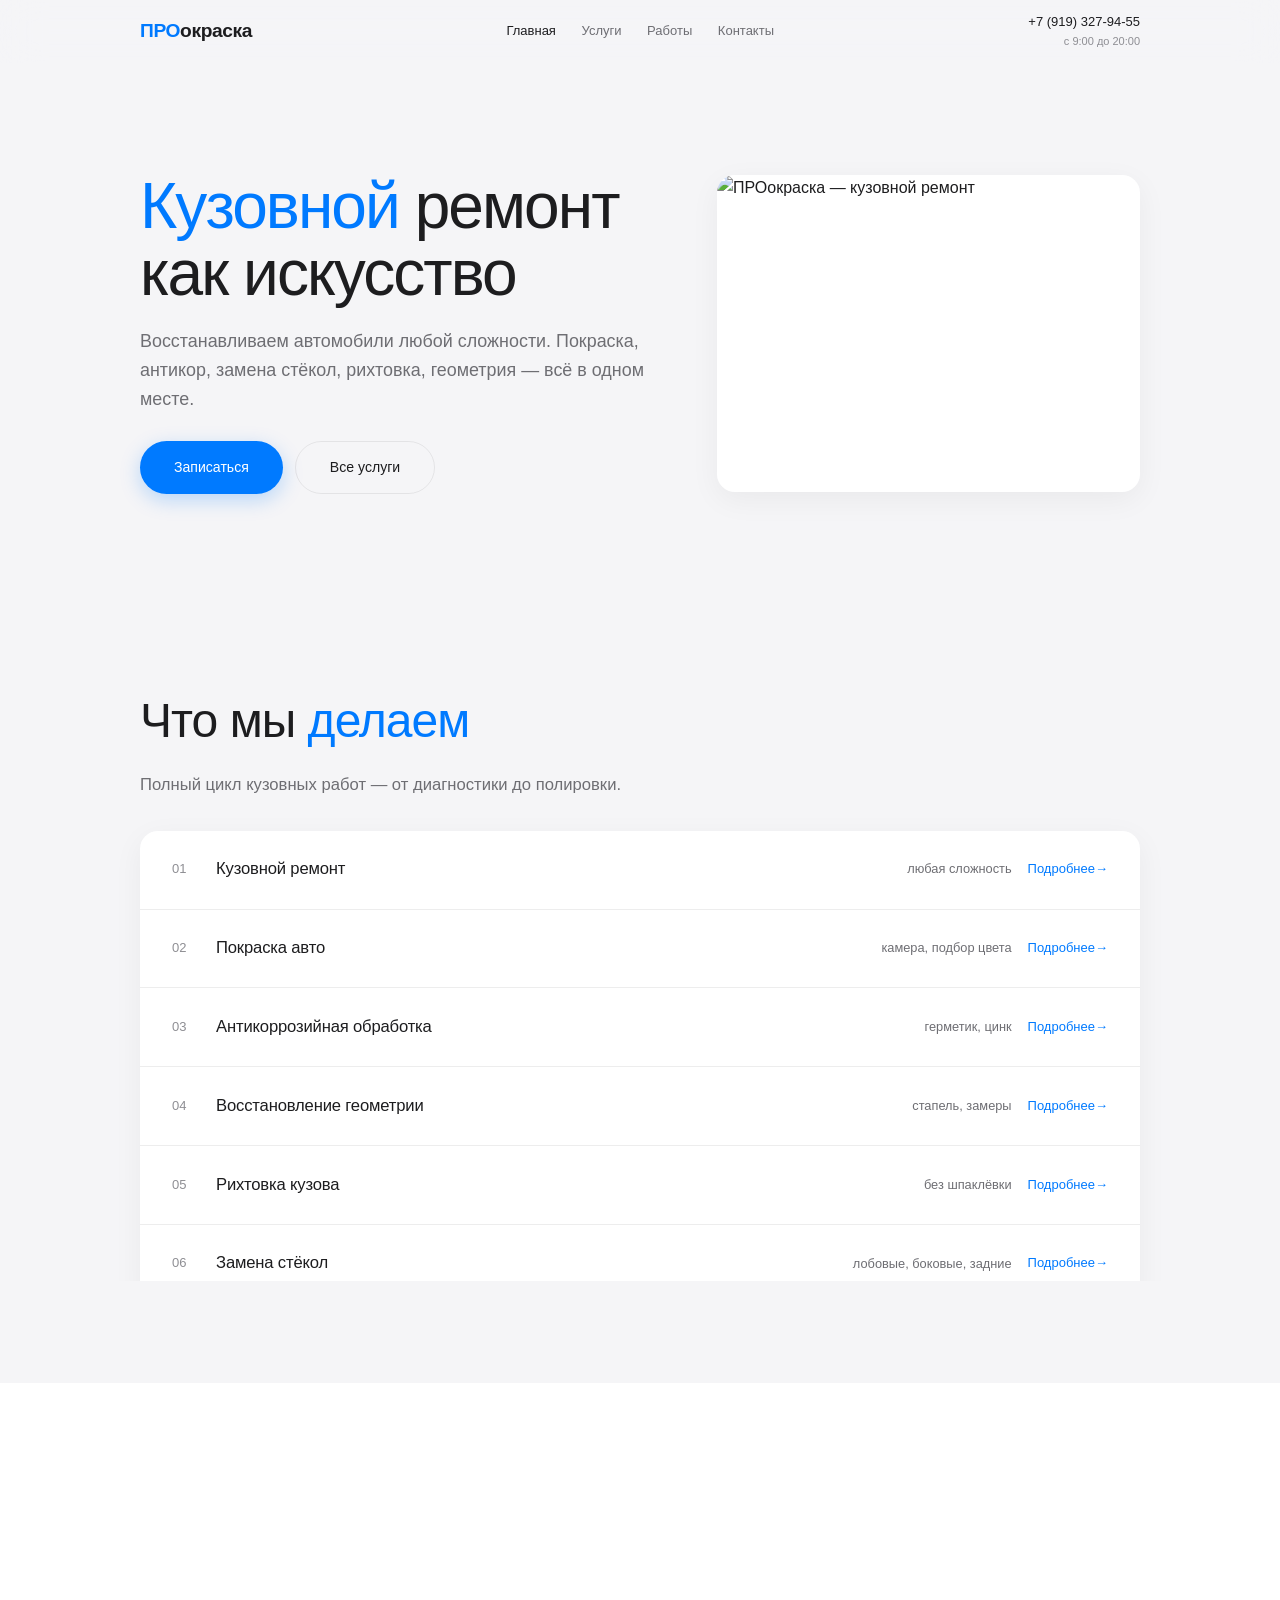
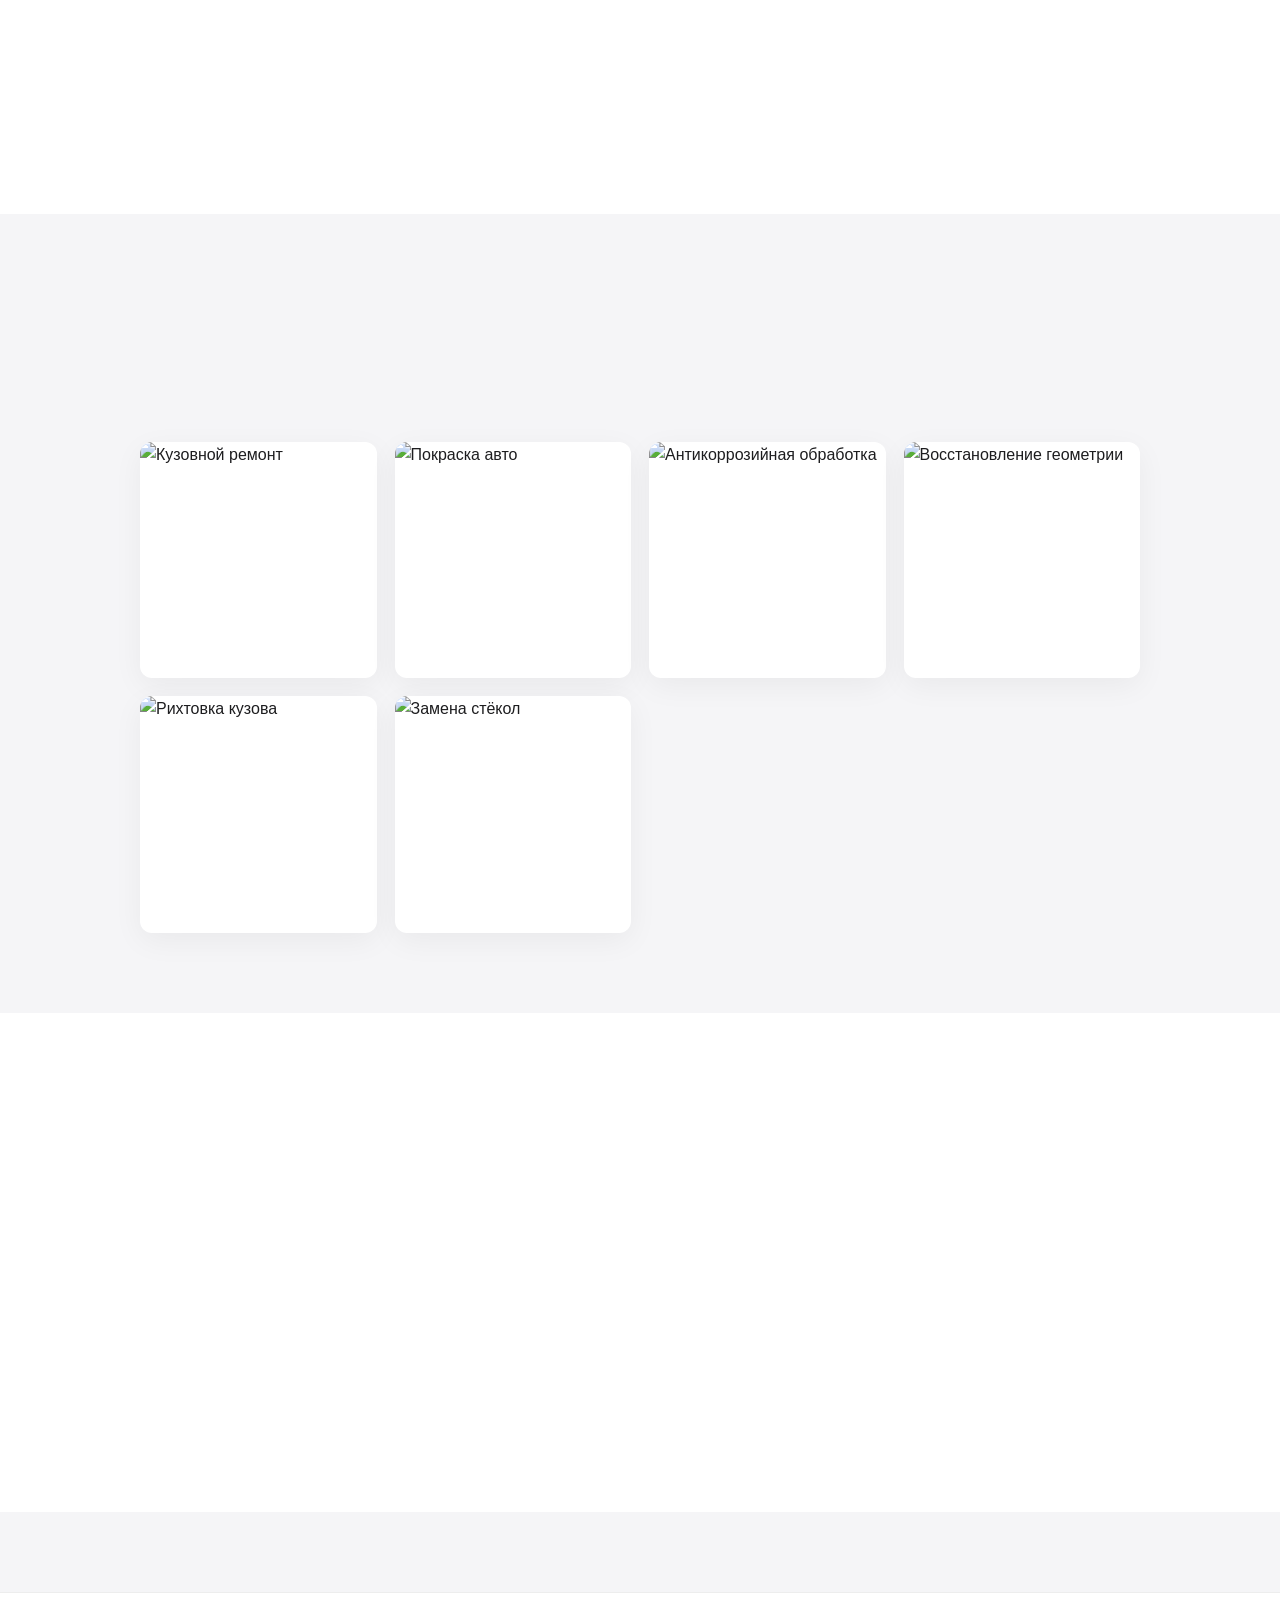
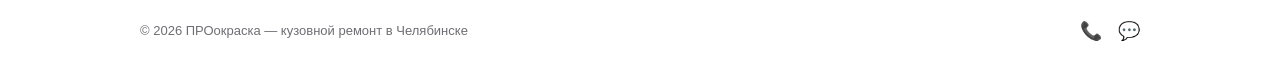
==== index.html @ 2a4dd172 "Add files via upload" ====
<!DOCTYPE html>
<html lang="ru">
<head>
<meta charset="UTF-8" />
<meta name="viewport" content="width=device-width, initial-scale=1.0, viewport-fit=cover" />
<title>ПРОокраска — кузовной ремонт и покраска в Челябинске</title>
<meta name="description" content="Кузовной ремонт, покраска, антикор, геометрия, рихтовка, замена стёкол в Челябинске. Томинская 1. Тел: +7 (919) 327-94-55." />
<link rel="stylesheet" href="styles.css" />
</head>
<body>

<header class="header">
  <div class="container header-inner">
    <a class="logo" href="index.html"><span>ПРО</span>окраска</a>
    <nav class="nav">
      <a href="index.html" class="active">Главная</a>
      <a href="services.html">Услуги</a>
      <a href="index.html#works">Работы</a>
      <a href="contacts.html">Контакты</a>
    </nav>
    <div class="header-phone">
      <a href="tel:+79193279455">+7 (919) 327-94-55</a>
      <small>с 9:00 до 20:00</small>
    </div>
  </div>
</header>

<section class="hero">
  <div class="container hero-grid">
    <div class="hero-content">
      <h1><span>Кузовной</span> ремонт<br />как искусство</h1>
      <p>Восстанавливаем автомобили любой сложности. Покраска, антикор, замена стёкол, рихтовка, геометрия — всё в одном месте.</p>
      <div class="hero-actions">
        <a href="tel:+79193279455" class="btn">Записаться</a>
        <a href="services.html" class="btn btn-outline">Все услуги</a>
      </div>
    </div>
    <div class="hero-image">
      <img src="1.JPG" alt="ПРОокраска — кузовной ремонт" />
    </div>
  </div>
</section>

<section class="section" id="services">
  <div class="container">
    <h2 class="section-title fade">Что мы <span>делаем</span></h2>
    <p class="section-sub fade">Полный цикл кузовных работ — от диагностики до полировки.</p>

    <div class="panel fade">
      <a class="panel-item" href="kuzov.html">
        <span class="num">01</span><span class="label">Кузовной ремонт</span>
        <span class="meta">любая сложность</span><span class="action">Подробнее</span>
      </a>
      <a class="panel-item" href="pokraska.html">
        <span class="num">02</span><span class="label">Покраска авто</span>
        <span class="meta">камера, подбор цвета</span><span class="action">Подробнее</span>
      </a>
      <a class="panel-item" href="antikor.html">
        <span class="num">03</span><span class="label">Антикоррозийная обработка</span>
        <span class="meta">герметик, цинк</span><span class="action">Подробнее</span>
      </a>
      <a class="panel-item" href="geometriya.html">
        <span class="num">04</span><span class="label">Восстановление геометрии</span>
        <span class="meta">стапель, замеры</span><span class="action">Подробнее</span>
      </a>
      <a class="panel-item" href="rihtovka.html">
        <span class="num">05</span><span class="label">Рихтовка кузова</span>
        <span class="meta">без шпаклёвки</span><span class="action">Подробнее</span>
      </a>
      <a class="panel-item" href="stekla.html">
        <span class="num">06</span><span class="label">Замена стёкол</span>
        <span class="meta">лобовые, боковые, задние</span><span class="action">Подробнее</span>
      </a>
    </div>
  </div>
</section>

<section class="section section-alt">
  <div class="container">
    <h2 class="section-title fade">Почему <span>мы</span></h2>
    <p class="section-sub fade">Мы не экономим на материалах и не торопимся — качество важнее.</p>
    <div class="grid-3">
      <div class="card fade fade-delay-1">
        <div class="card-body">
          <h3>Гарантия на работы</h3>
          <p>Отвечаем за результат — на все виды работ предоставляем гарантию.</p>
        </div>
      </div>
      <div class="card fade fade-delay-2">
        <div class="card-body">
          <h3>Материалы премиум-класса</h3>
          <p>DuPont, PPG, Brulex, 4CR, Sata, 3M — только проверенные бренды.</p>
        </div>
      </div>
      <div class="card fade fade-delay-3">
        <div class="card-body">
          <h3>Фотоотчёт по этапам</h3>
          <p>Держим вас в курсе — присылаем фото и видео каждого этапа ремонта.</p>
        </div>
      </div>
    </div>
  </div>
</section>

<section class="section" id="works">
  <div class="container">
    <h2 class="section-title fade">Наши <span>работы</span></h2>
    <p class="section-sub fade">Примеры восстановленных автомобилей. Нажмите, чтобы увеличить.</p>
    <div class="gallery">
      <div class="item fade fade-delay-1"><img src="2.JPG" alt="Кузовной ремонт" /></div>
      <div class="item fade fade-delay-2"><img src="3.JPG" alt="Покраска авто" /></div>
      <div class="item fade fade-delay-3"><img src="4.JPG" alt="Антикоррозийная обработка" /></div>
      <div class="item fade fade-delay-1"><img src="5.JPG" alt="Восстановление геометрии" /></div>
      <div class="item fade fade-delay-2"><img src="6.JPG" alt="Рихтовка кузова" /></div>
      <div class="item fade fade-delay-3"><img src="7.JPG" alt="Замена стёкол" /></div>
    </div>
  </div>
</section>

<section class="section section-alt">
  <div class="container">
    <div class="cta fade">
      <h2>Готовы обсудить ваш автомобиль?</h2>
      <p>Позвоните — ответим в течение 15 минут и подскажем по стоимости.</p>
      <a href="tel:+79193279455" class="btn">+7 (919) 327-94-55</a>
    </div>
  </div>
</section>

<footer class="footer">
  <div class="container footer-inner">
    <div>&copy; 2026 ПРОокраска — кузовной ремонт в Челябинске</div>
    <div class="footer-socials">
      <a href="tel:+79193279455" aria-label="Телефон">📞</a>
      <a href="https://wa.me/79193279455" target="_blank" aria-label="WhatsApp">💬</a>
    </div>
  </div>
</footer>

<script src="script.js"></script>
</body>
</html>
---- styles.css ----
:root {
  --ground: #f5f5f7;
  --surface: #ffffff;
  --text: #1d1d1f;
  --text-secondary: #6e6e73;
  --text-tertiary: #8e8e93;
  --accent: #007aff;
  --accent-hover: #005bbf;
  --hairline: rgba(0,0,0,0.07);
  --radius-lg: 18px;
  --radius-sm: 12px;
  --shadow-soft: 0 8px 30px rgba(0,0,0,0.05);
  --shadow-hover: 0 20px 50px rgba(0,0,0,0.12);
  --font: -apple-system, BlinkMacSystemFont, "SF Pro Display", "SF Pro Text", "PingFang SC", "Helvetica Neue", sans-serif;
  --max-w: 1080px;
  --spacer: clamp(40px, 8vw, 80px);
}
@media (prefers-color-scheme: dark) {
  :root {
    --ground: #1c1c1e; --surface: #2c2c2e;
    --text: #f5f5f7; --text-secondary: #aeaeb2; --text-tertiary: #8e8e93;
    --hairline: rgba(255,255,255,0.08);
    --shadow-soft: 0 8px 30px rgba(0,0,0,0.4);
    --shadow-hover: 0 20px 50px rgba(0,0,0,0.6);
  }
}
* { margin:0; padding:0; box-sizing:border-box; }
html { scroll-behavior: smooth; }
body {
  font-family: var(--font); background: var(--ground); color: var(--text);
  line-height: 1.6; -webkit-font-smoothing: antialiased;
  transition: background 0.4s, color 0.4s;
}
.container { max-width: var(--max-w); margin: 0 auto; padding: 0 clamp(16px,4vw,40px); }
a { color: var(--accent); text-decoration: none; }
a:hover { color: var(--accent-hover); }

.header {
  position: sticky; top:0; z-index:100; padding:12px 0;
  background: rgba(245,245,247,0.75);
  backdrop-filter: blur(20px) saturate(180%);
  -webkit-backdrop-filter: blur(20px) saturate(180%);
  border-bottom: 1px solid transparent;
  transition: background 0.4s, border-color 0.4s, box-shadow 0.4s;
}
.header.scrolled {
  background: rgba(245,245,247,0.9);
  border-bottom-color: var(--hairline);
  box-shadow: 0 1px 12px rgba(0,0,0,0.03);
}
@media (prefers-color-scheme: dark) {
  .header { background: rgba(28,28,30,0.75); }
  .header.scrolled { background: rgba(28,28,30,0.9); }
}
.header-inner {
  display:flex; align-items:center; justify-content:space-between;
  gap:12px 20px; flex-wrap:wrap;
}
.logo {
  font-size: clamp(18px,1.5vw,22px); font-weight:600;
  letter-spacing:-0.02em; color:var(--text);
  display:flex; align-items:center;
}
.logo span { color: var(--accent); }
.nav { display:flex; gap: clamp(14px,2vw,26px); }
.nav a {
  color: var(--text-secondary); font-size: clamp(13px,1vw,15px);
  transition: color 0.2s;
}
.nav a:hover, .nav a.active { color: var(--text); }
.header-phone { font-size: clamp(13px,1vw,15px); font-weight:500; text-align:right; }
.header-phone a { color: var(--text); }
.header-phone small { display:block; font-size:11px; font-weight:400; color: var(--text-tertiary); }

.hero { padding: var(--spacer) 0; min-height: 60vh; display:flex; align-items:center; }
.hero-grid { display:grid; grid-template-columns: 1.1fr 0.9fr; gap: clamp(30px,5vw,60px); align-items:center; width:100%; }
.hero-content { opacity:0; transform: translateY(30px); animation: fadeUp 0.9s 0.2s forwards; }
@keyframes fadeUp { to { opacity:1; transform: translateY(0); } }
.hero h1 {
  font-size: clamp(38px,6.5vw,64px); font-weight:500;
  letter-spacing:-0.03em; line-height:1.05; margin-bottom:20px;
}
.hero h1 span { color: var(--accent); }
.hero p { font-size: clamp(16px,1.4vw,20px); color: var(--text-secondary); max-width:520px; margin-bottom:28px; }
.hero-actions { display:flex; gap:12px; flex-wrap:wrap; }
.hero-image {
  background: var(--surface); border-radius: var(--radius-lg);
  box-shadow: var(--shadow-soft); overflow:hidden; aspect-ratio:4/3;
  opacity:0; transform: scale(0.95); animation: scaleIn 0.9s 0.4s forwards;
  transition: box-shadow 0.4s;
}
.hero-image:hover { box-shadow: var(--shadow-hover); }
@keyframes scaleIn { to { opacity:1; transform: scale(1); } }
.hero-image img { width:100%; height:100%; object-fit:cover; display:block; transition: transform 0.6s; }
.hero-image:hover img { transform: scale(1.03); }

.btn {
  display:inline-flex; align-items:center; gap:8px;
  padding: clamp(11px,1.2vw,14px) clamp(24px,3vw,34px);
  border-radius: 980px; font-size: clamp(14px,1.1vw,16px);
  font-weight:500; background: var(--accent); color:#fff;
  border:none; cursor:pointer;
  transition: transform 0.15s cubic-bezier(0.34,1.56,0.64,1), box-shadow 0.3s, background 0.2s;
  box-shadow: 0 6px 20px rgba(0,122,255,0.25);
}
.btn:hover {
  background: var(--accent-hover); transform: scale(1.03);
  box-shadow: 0 10px 30px rgba(0,122,255,0.35); color:#fff;
}
.btn:active { transform: scale(0.96); }
.btn-outline { background: transparent; color: var(--text); box-shadow:none; border:1px solid var(--hairline); }
.btn-outline:hover { background: rgba(0,0,0,0.04); color: var(--text); transform: scale(1.03); box-shadow:none; }
@media (prefers-color-scheme: dark) { .btn-outline:hover { background: rgba(255,255,255,0.06); } }

.section { padding: var(--spacer) 0; }
.section-alt { background: var(--surface); }
.section-title { font-size: clamp(28px,4.5vw,48px); font-weight:500; letter-spacing:-0.02em; margin-bottom:12px; }
.section-title span { color: var(--accent); }
.section-sub { font-size: clamp(15px,1.3vw,18px); color: var(--text-secondary); margin-bottom:32px; max-width:620px; }

.panel {
  background: var(--surface); border-radius: var(--radius-lg);
  box-shadow: var(--shadow-soft); overflow:hidden;
  transition: box-shadow 0.4s;
}
.panel:hover { box-shadow: var(--shadow-hover); }
.panel-item {
  padding: clamp(18px,2vw,26px) clamp(20px,2.5vw,32px);
  border-bottom:1px solid var(--hairline);
  display:flex; align-items:center; gap:16px; flex-wrap:wrap;
  transition: background 0.2s; color: inherit;
}
.panel-item:hover { background: rgba(0,122,255,0.04); }
@media (prefers-color-scheme: dark) { .panel-item:hover { background: rgba(0,122,255,0.1); } }
.panel-item:last-child { border-bottom:none; }
.panel-item .num { width:28px; flex-shrink:0; font-size:13px; color:var(--text-tertiary); font-variant-numeric: tabular-nums; }
.panel-item .label { flex:1; min-width:180px; font-size: clamp(15px,1.3vw,18px); font-weight:500; letter-spacing:-0.01em; }
.panel-item .meta { font-size: clamp(12px,1vw,14px); color: var(--text-secondary); }
.panel-item .action { font-size: clamp(13px,1vw,15px); color: var(--accent); font-weight:500; white-space:nowrap; }
.panel-item .action::after { content: ' →'; display:inline-block; transition: transform 0.2s; }
.panel-item:hover .action::after { transform: translateX(4px); }

.grid-2 { display:grid; grid-template-columns: 1fr 1fr; gap: clamp(16px,2vw,24px); }
.grid-3 { display:grid; grid-template-columns: repeat(3,1fr); gap: clamp(16px,2vw,24px); }
.card {
  background: var(--surface); border-radius: var(--radius-lg);
  overflow:hidden; box-shadow: var(--shadow-soft);
  transition: transform 0.3s, box-shadow 0.3s;
  display:flex; flex-direction:column;
}
.card:hover { transform: translateY(-6px); box-shadow: var(--shadow-hover); }
.card img { width:100%; aspect-ratio:4/3; object-fit:cover; display:block; }
.card-body { padding: clamp(18px,2vw,24px); }
.card-body h3 { font-size: clamp(16px,1.4vw,20px); font-weight:500; letter-spacing:-0.01em; margin-bottom:6px; }
.card-body p { font-size: clamp(13px,1.05vw,15px); color: var(--text-secondary); line-height:1.55; }

.gallery { display:grid; grid-template-columns: repeat(auto-fit, minmax(min(100%, 220px), 1fr)); gap: clamp(12px,1.6vw,18px); }
.gallery .item {
  aspect-ratio:1/1; background: var(--surface);
  border-radius: var(--radius-sm); overflow:hidden;
  box-shadow: var(--shadow-soft); cursor:pointer;
  transition: transform 0.3s, box-shadow 0.3s;
  opacity:0; transform: scale(0.94);
}
.gallery .item.visible { animation: popIn 0.6s forwards; }
.gallery .item:hover { transform: scale(1.03); box-shadow: var(--shadow-hover); }
@keyframes popIn { to { opacity:1; transform: scale(1); } }
.gallery .item img { width:100%; height:100%; object-fit:cover; display:block; }

.contact-grid { display:grid; grid-template-columns: 1fr 1fr; gap: clamp(24px,4vw,48px); align-items:stretch; }
.contact-card {
  background: var(--surface); border-radius: var(--radius-lg);
  box-shadow: var(--shadow-soft); padding: clamp(24px,3vw,40px);
}
.contact-card h3 { font-size: clamp(20px,1.8vw,26px); font-weight:500; letter-spacing:-0.01em; margin-bottom:16px; }
.contact-card .row {
  display:flex; justify-content:space-between; gap:16px;
  padding:12px 0; border-bottom:1px solid var(--hairline);
  font-size: clamp(14px,1.1vw,16px);
}
.contact-card .row:last-of-type { border-bottom:none; }
.contact-card .row .k { color: var(--text-secondary); }
.contact-card .row .v { color: var(--text); font-weight:500; text-align:right; }
.contact-card .row .v a { color: var(--text); }
.contact-card .row .v a:hover { color: var(--accent); }
.map {
  background: var(--surface); border-radius: var(--radius-lg);
  box-shadow: var(--shadow-soft);
  display:flex; flex-direction:column; align-items:center; justify-content:center;
  padding:20px; text-align:center; color: var(--text-secondary); font-size:14px;
  min-height: 320px;
}
.map .icon { font-size:48px; margin-bottom:8px; }

.footer {
  border-top:1px solid var(--hairline); padding:24px 0;
  background: var(--surface); margin-top: var(--spacer);
}
.footer-inner {
  display:flex; justify-content:space-between; align-items:center;
  gap:16px; flex-wrap:wrap; font-size:13px; color: var(--text-secondary);
}
.footer-socials { display:flex; gap:16px; }
.footer-socials a { color: var(--text-secondary); font-size:18px; transition: color 0.2s, transform 0.2s; }
.footer-socials a:hover { color: var(--accent); transform: translateY(-2px); }

.fade { opacity:0; transform: translateY(30px); transition: opacity 0.7s ease, transform 0.7s ease; }
.fade.visible { opacity:1; transform: translateY(0); }
.fade-delay-1 { transition-delay: 0.05s; }
.fade-delay-2 { transition-delay: 0.10s; }
.fade-delay-3 { transition-delay: 0.15s; }

.breadcrumbs { font-size:13px; color: var(--text-tertiary); padding: 16px 0 0; }
.breadcrumbs a { color: var(--text-secondary); }
.breadcrumbs a:hover { color: var(--accent); }

.feature-list { display:grid; grid-template-columns: repeat(2, 1fr); gap: 12px; margin-top: 20px; }
.feature-list .feat {
  background: var(--surface); border-radius: var(--radius-sm);
  padding: 16px 20px; box-shadow: var(--shadow-soft);
  font-size: 14px; color: var(--text);
  display:flex; align-items:flex-start; gap:10px;
}
.feature-list .feat::before {
  content:'✓'; color: var(--accent); font-weight:700; flex-shrink:0;
}

.cta {
  background: var(--surface); border-radius: var(--radius-lg);
  padding: clamp(30px,4vw,50px); text-align:center;
  box-shadow: var(--shadow-soft); margin-top: var(--spacer);
}
.cta h2 { font-size: clamp(22px,3vw,32px); font-weight:500; letter-spacing:-0.02em; margin-bottom:12px; }
.cta p { color: var(--text-secondary); margin-bottom: 20px; }

@media (max-width: 900px) {
  .hero-grid { grid-template-columns: 1fr; }
  .grid-2, .grid-3 { grid-template-columns: 1fr 1fr; }
  .contact-grid { grid-template-columns: 1fr; }
  .feature-list { grid-template-columns: 1fr; }
}
@media (max-width: 640px) {
  .nav { display:none; }
  .hero h1 { font-size: clamp(30px,9vw,42px); }
  .hero-content { text-align:center; }
  .hero-actions { justify-content: center; }
  .hero-actions .btn { width:100%; justify-content:center; }
  .grid-2, .grid-3 { grid-template-columns: 1fr; }
  .gallery { grid-template-columns: repeat(2,1fr); }
  .panel-item { flex-direction: column; align-items: stretch; gap:6px; }
  .panel-item .num { display:none; }
}
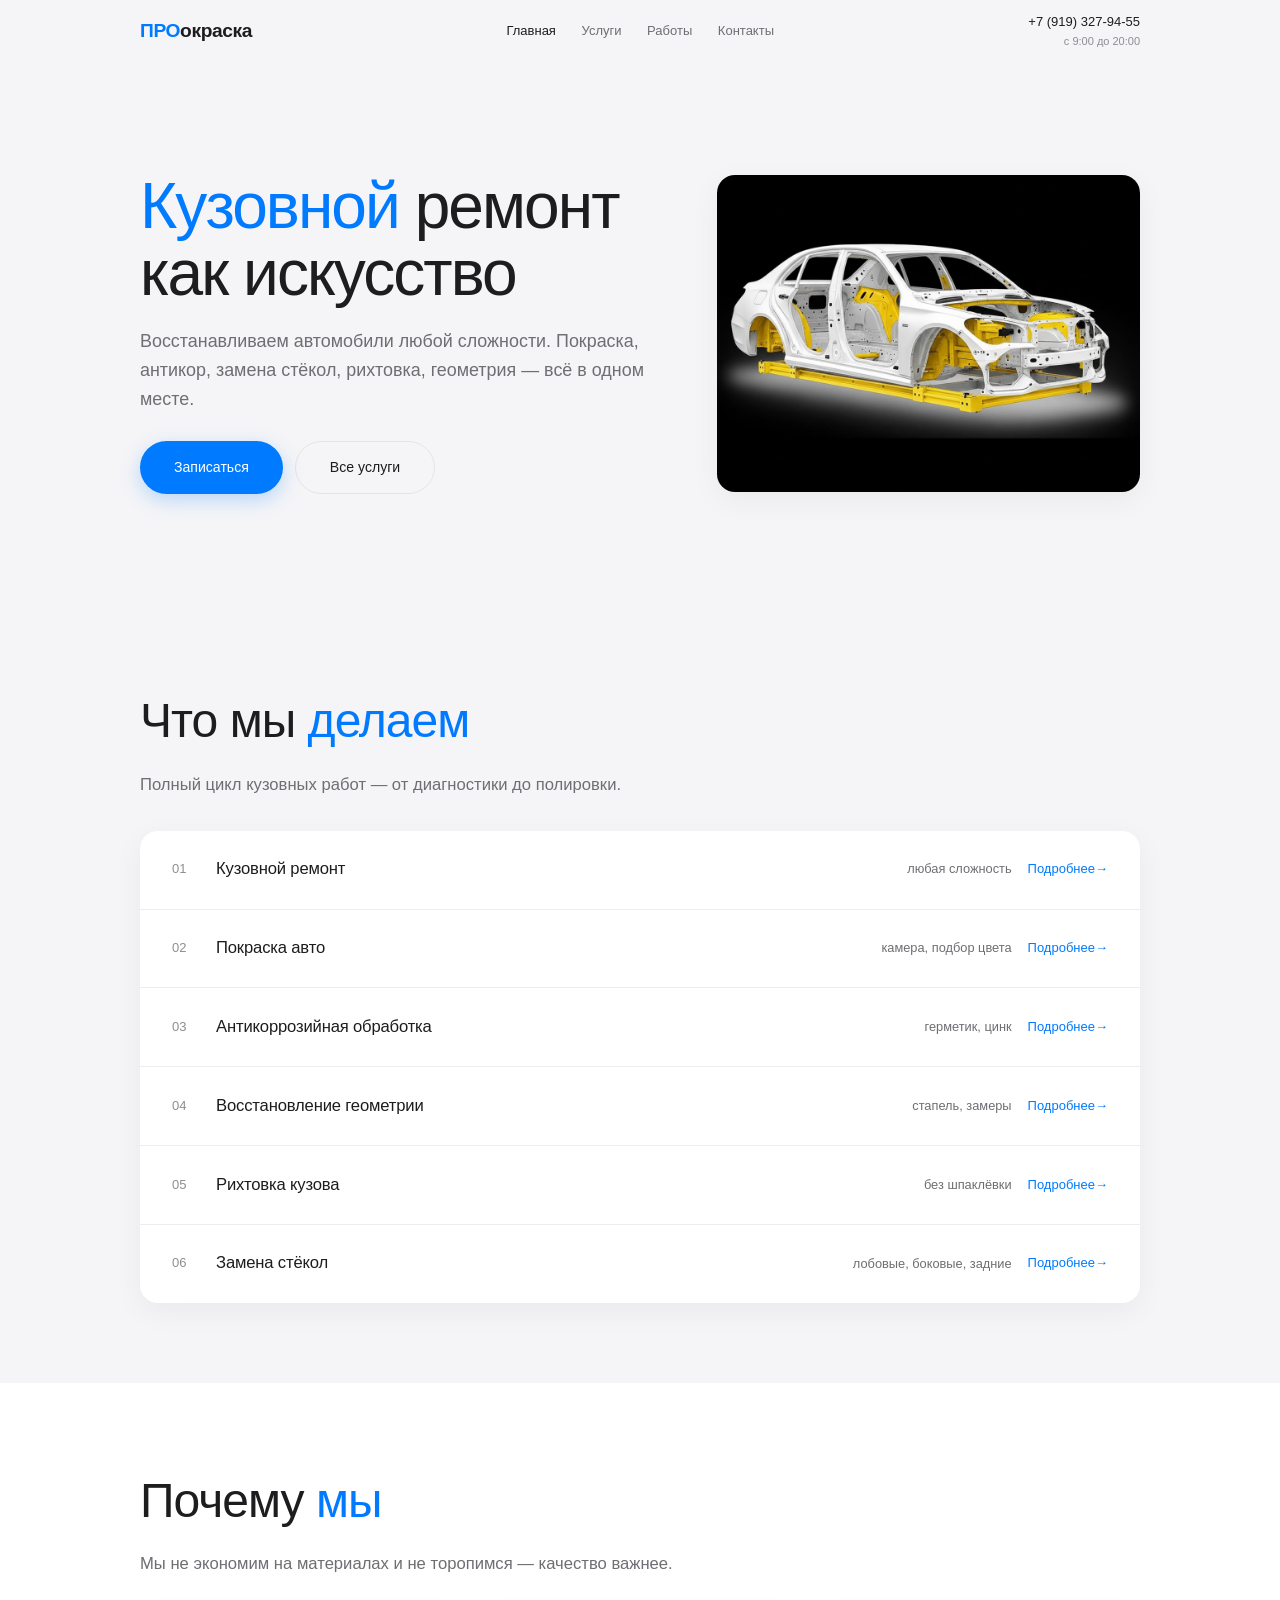
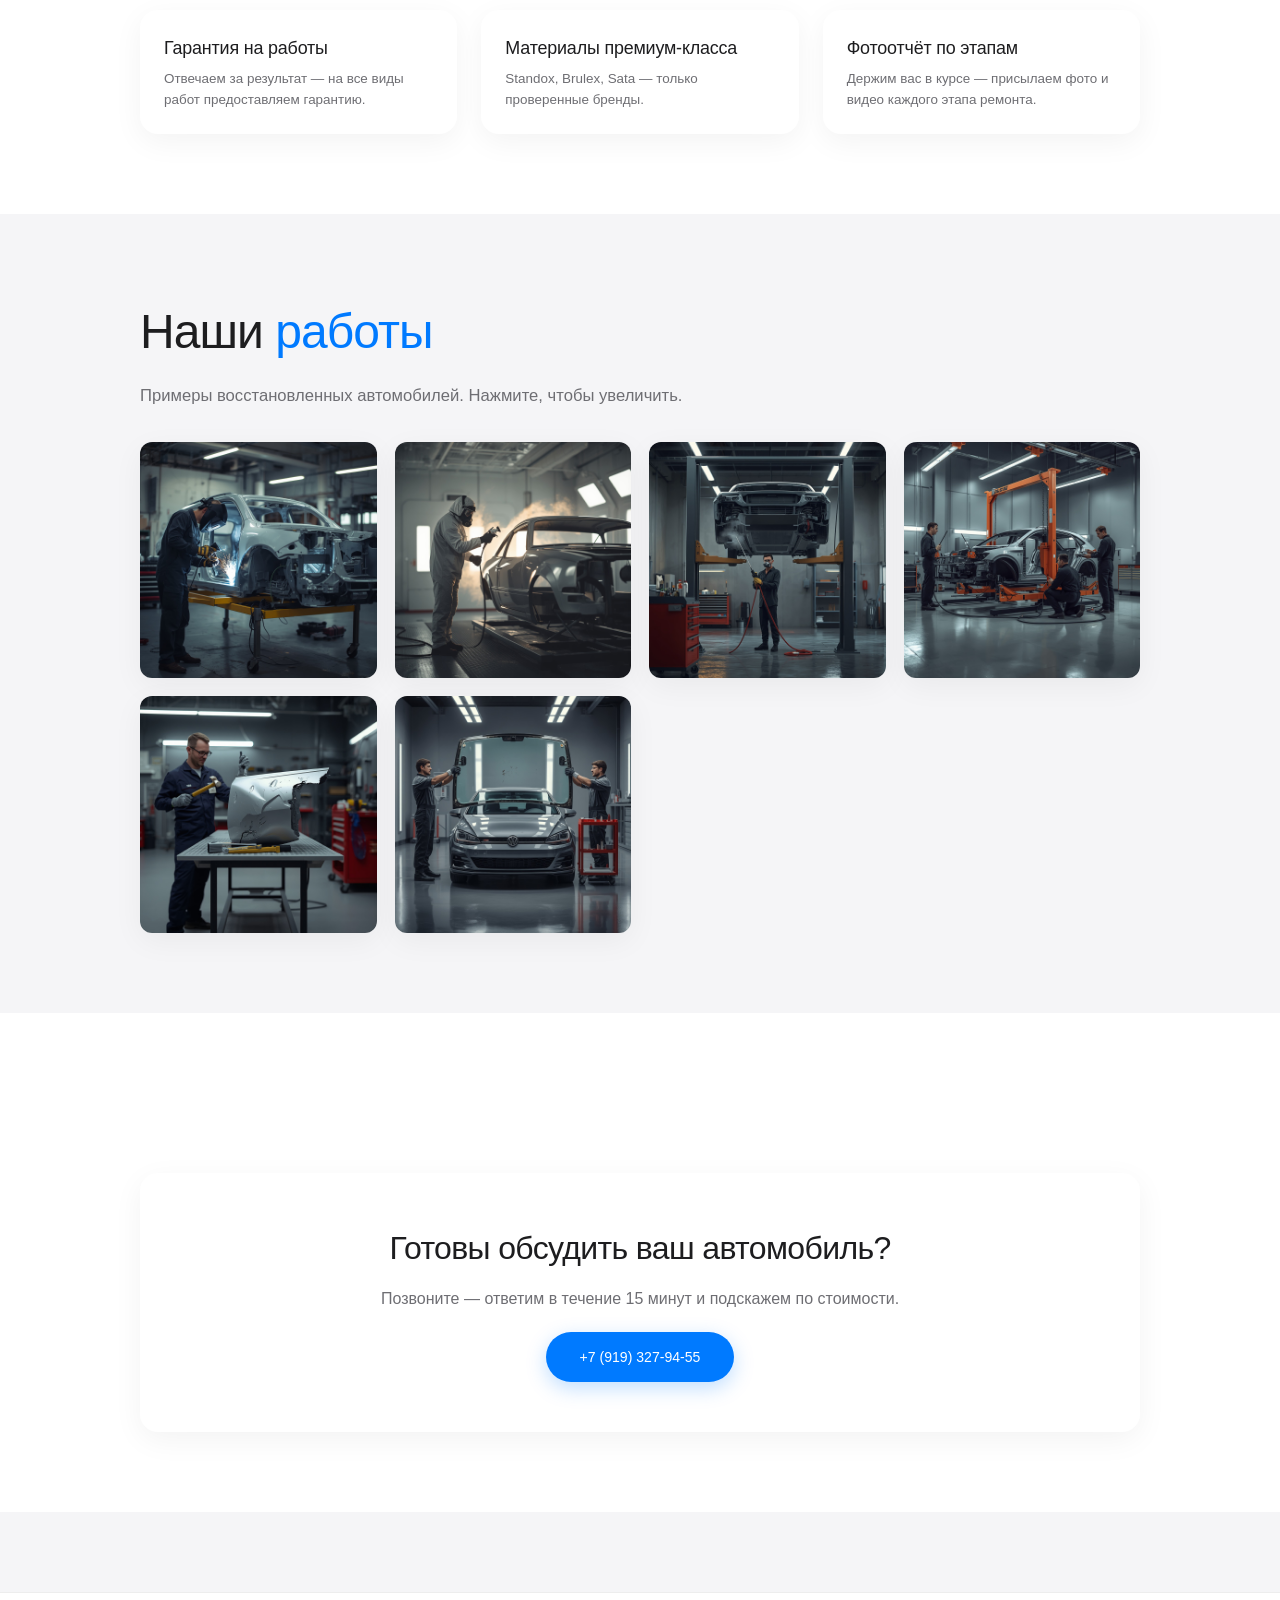
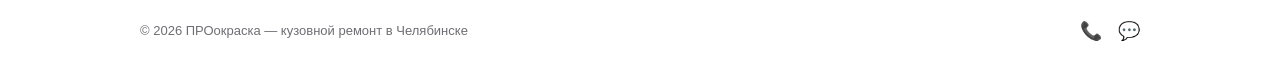
==== commit d4544454: "Update index.html" ====
--- a/index.html
+++ b/index.html
@@ -89,7 +89,7 @@
       <div class="card fade fade-delay-2">
         <div class="card-body">
           <h3>Материалы премиум-класса</h3>
-          <p>DuPont, PPG, Brulex, 4CR, Sata, 3M — только проверенные бренды.</p>
+          <p>Standox, Brulex, Sata — только проверенные бренды.</p>
         </div>
       </div>
       <div class="card fade fade-delay-3">
@@ -139,4 +139,4 @@
 
 <script src="script.js"></script>
 </body>
-</html>+</html>
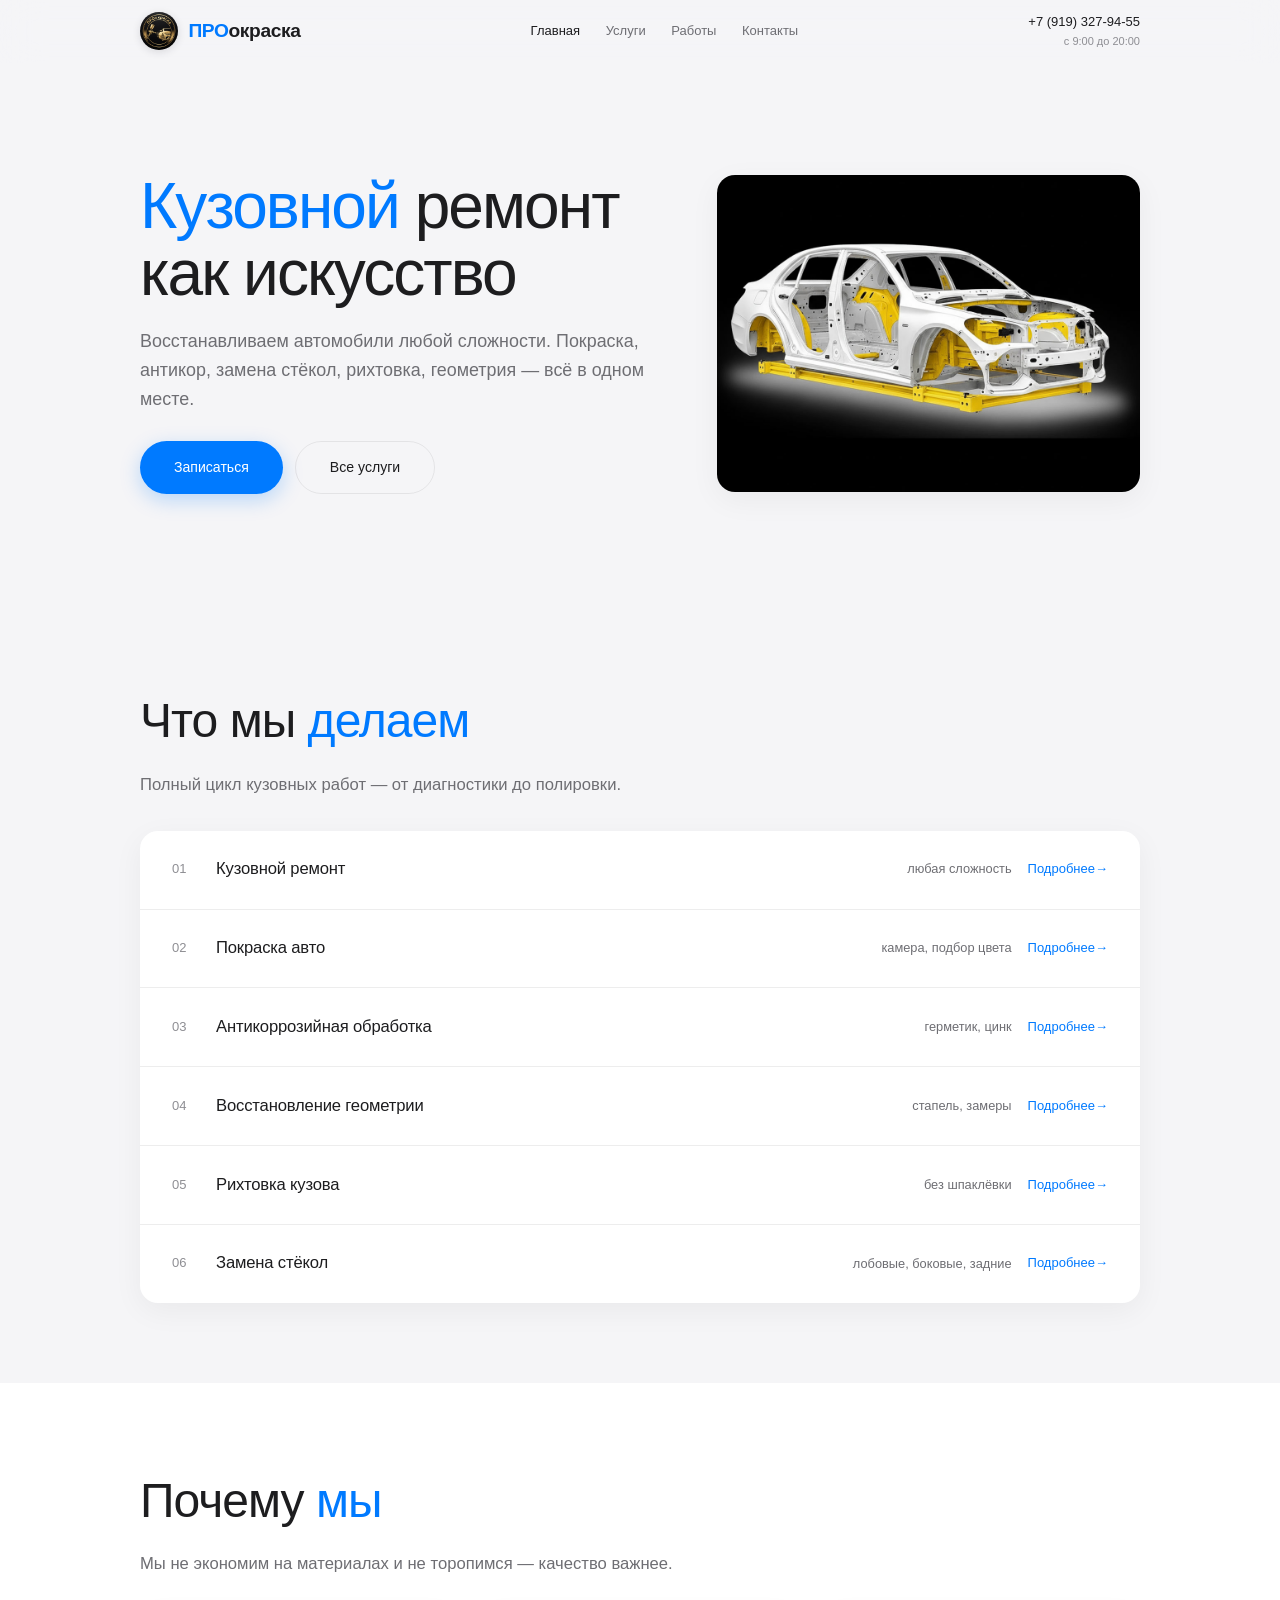
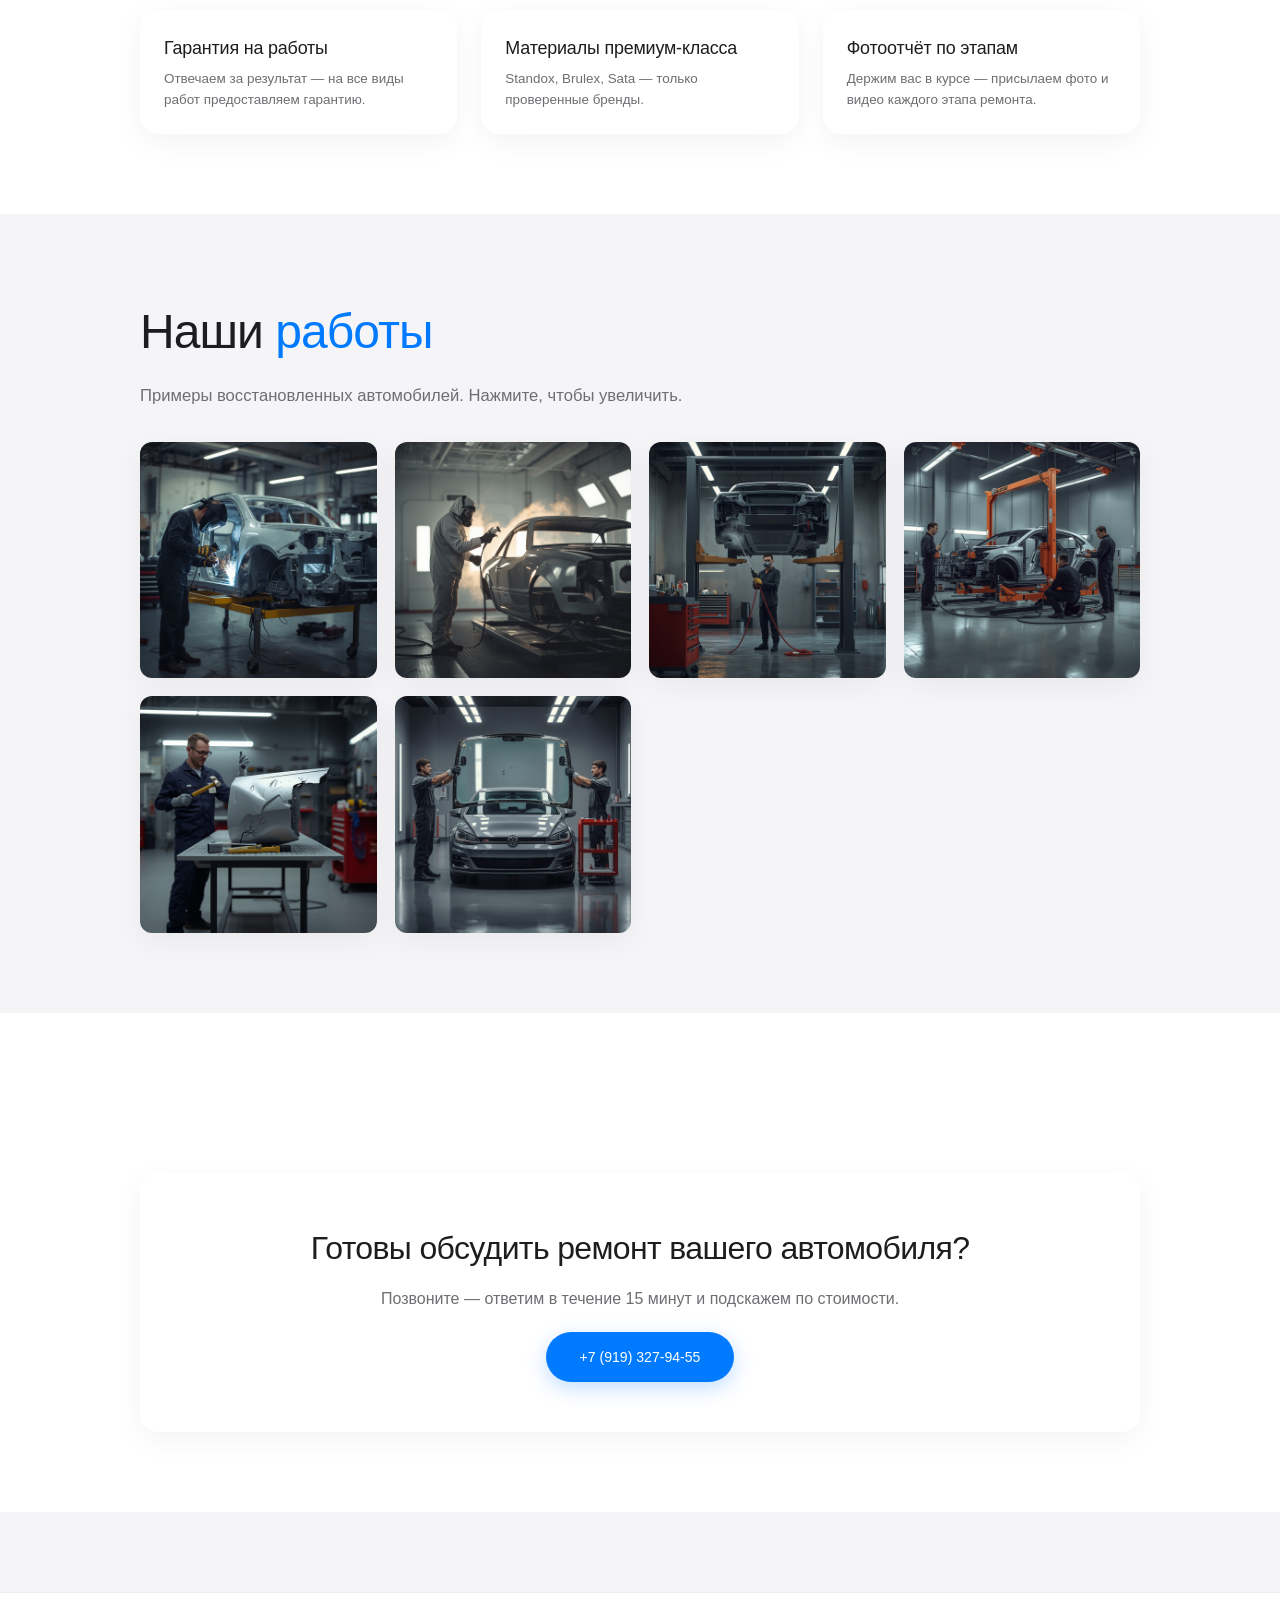
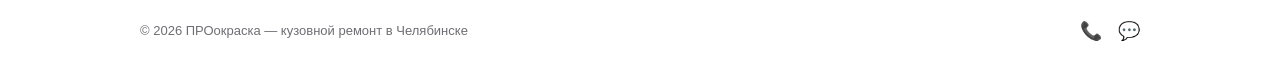
==== commit e81453f5: "Update index.html" ====
--- a/index.html
+++ b/index.html
@@ -5,13 +5,18 @@
 <meta name="viewport" content="width=device-width, initial-scale=1.0, viewport-fit=cover" />
 <title>ПРОокраска — кузовной ремонт и покраска в Челябинске</title>
 <meta name="description" content="Кузовной ремонт, покраска, антикор, геометрия, рихтовка, замена стёкол в Челябинске. Томинская 1. Тел: +7 (919) 327-94-55." />
+<link rel="icon" type="image/jpeg" href="Auto_1.JPG" />
+<link rel="apple-touch-icon" href="Auto_1.JPG" />
 <link rel="stylesheet" href="styles.css" />
 </head>
 <body>
 
 <header class="header">
   <div class="container header-inner">
-    <a class="logo" href="index.html"><span>ПРО</span>окраска</a>
+    <a class="logo" href="index.html">
+      <img src="Auto_1.JPG" alt="ПРОокраска" class="logo-img" />
+      <span class="logo-text"><span>ПРО</span>окраска</span>
+    </a>
     <nav class="nav">
       <a href="index.html" class="active">Главная</a>
       <a href="services.html">Услуги</a>
@@ -120,7 +125,7 @@
 <section class="section section-alt">
   <div class="container">
     <div class="cta fade">
-      <h2>Готовы обсудить ваш автомобиль?</h2>
+      <h2>Готовы обсудить ремонт вашего автомобиля?</h2>
       <p>Позвоните — ответим в течение 15 минут и подскажем по стоимости.</p>
       <a href="tel:+79193279455" class="btn">+7 (919) 327-94-55</a>
     </div>
--- a/styles.css
+++ b/styles.css
@@ -59,9 +59,23 @@
 .logo {
   font-size: clamp(18px,1.5vw,22px); font-weight:600;
   letter-spacing:-0.02em; color:var(--text);
-  display:flex; align-items:center;
-}
-.logo span { color: var(--accent); }
+  display:flex; align-items:center; gap:10px;
+  text-decoration: none;
+}
+.logo:hover { color: var(--text); }
+.logo-img {
+  width: clamp(34px, 3vw, 42px);
+  height: clamp(34px, 3vw, 42px);
+  border-radius: 50%;
+  object-fit: cover;
+  flex-shrink: 0;
+  box-shadow: 0 2px 8px rgba(0,0,0,0.12);
+  background: #000;
+  transition: transform 0.2s;
+}
+.logo:hover .logo-img { transform: scale(1.05); }
+.logo-text { display: inline-block; }
+.logo-text span { color: var(--accent); }
 .nav { display:flex; gap: clamp(14px,2vw,26px); }
 .nav a {
   color: var(--text-secondary); font-size: clamp(13px,1vw,15px);
@@ -249,4 +263,5 @@
   .gallery { grid-template-columns: repeat(2,1fr); }
   .panel-item { flex-direction: column; align-items: stretch; gap:6px; }
   .panel-item .num { display:none; }
-}+  .logo-img { width: 32px; height: 32px; }
+}
